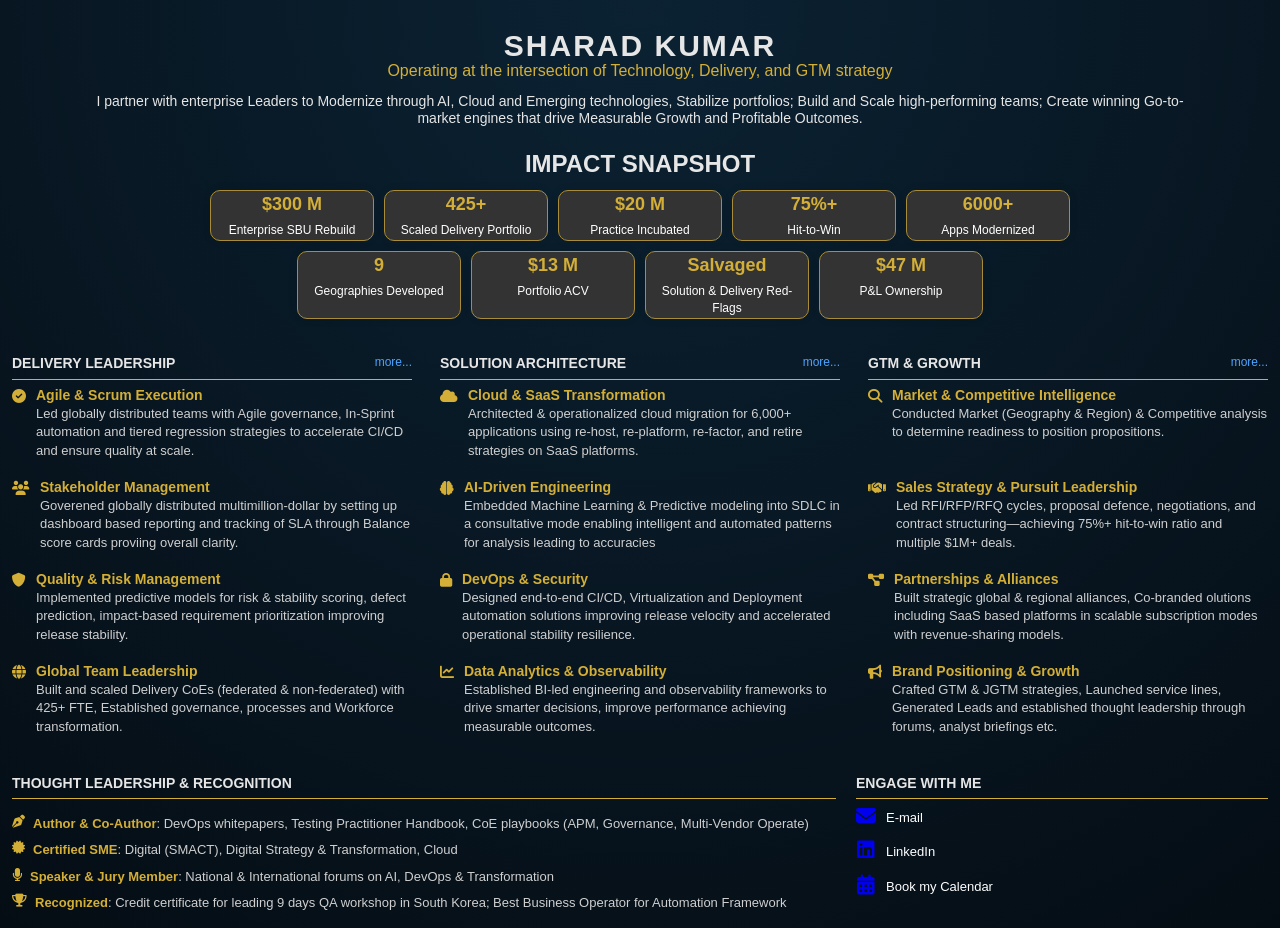
==== index.html @ 83f48579 "Add files via upload Baseline for test" ====
<!DOCTYPE html>
<html lang="en">
<head>
<meta charset="UTF-8">
<meta name="viewport" content="width=device-width, initial-scale=1.0">
<meta property="og:title" content="Sharad Kumar | Enterprise AI, Cloud, Delivery & GTM Strategy Leadership Portfolio" />
<meta property="og:description" content="Enterprise leader specializing in AI, Cloud, and Digital Transformation. Proven track record in scaling delivery, driving GTM strategy, and building high-performance global teams delivering measurable business outcomes." />
<meta name="description" content="Enterprise leader specializing in AI, Cloud, and Digital Transformation. Proven track record in scaling delivery, driving GTM strategy, and building high-performance global teams delivering measurable business outcomes." />
<meta property="og:title" content="Sharad Kumar | Enterprise AI, Cloud, Delivery & GTM Strategy Leadership Portfolio" />
    <meta property="og:image" content="https://Shark280266.github.io/image.jpg" />
<meta property="og:url" content="https://Shark280266.github.io/" />
<meta property="og:type" content="website" />
<meta property="og:site_name" content="Sharad Kumar Portfolio" />
<meta name="twitter:card" content="summary_large_image" />

<!-- ADD THESE -->
<meta name="author" content="Sharad Kumar" />
<meta property="article:published_time" content="2026-03-31T00:00:00Z" />
<title>Sharad Kumar | AI, Cloud, Delivery & GTM Strategy Leader Portfolio</title>
<link href="https://cdnjs.cloudflare.com/ajax/libs/font-awesome/6.5.0/css/all.min.css" rel="stylesheet">
<link rel="stylesheet" href="style.css">
<style>
body {
    margin: 0;
    font-family: 'Segoe UI', sans-serif;
    background: radial-gradient(circle at top, #0b2233, #050d14);
    color: #e6e6e6;
    overflow-x: hidden;
}

.container {
    max-width: 1400px;
    margin: auto;
    padding: 25px 12px 0px 12px;   /* increase bottom space */
}

h1 {
    text-align: center;
    letter-spacing: 2px;
    font-size: 30px;
    margin: 0;
}

.tagline {
    text-align: center;
    color: #d4af37;
    margin: 0;
    line-height: .5;
}

.tagline {
    white-space: normal;
    word-break: keep-all;
}

.intro {
    text-align: center;
    max-width: 1100px;
    margin: 18px auto 10px auto;
    line-height: 1.2;
    font-size: 14px;	
}

/* IMPACT */
.impact {
  max-width: 960px;
  margin: 20px auto;
  text-align: center;
}

.impact-title {
  font-size: 24px;
  font-weight: bold;
  margin-bottom: 20px;
}

.impact-grid {
  display: flex;
  flex-wrap: wrap;
  justify-content: center;
  gap: 10px;
  max-width: 1000px;
  margin: -10px auto 0 auto;
}

.impact-grid .box {
  background-color: #333;
  padding: 1px;             /* restored original height padding */
  border-radius: 10px;
  min-width: 100px;
  flex: 0 0 160px;           /* fixed width to ensure 5+4 layout */
  text-align: center;
  box-shadow: 0 0 8px rgba(0,0,0,0.1);
  font-size: 12px;
  color: white;
}

.impact-grid .box b {
  color: #d4af37;             /* gold top line */
  display: block;
  margin-bottom: 5px;
  font-size: 18px;            /* slightly larger than description */
}

.box {
    border: 1px solid #a88c3a;
    padding: 10px 12px;
    border-radius: 6px;
    width: 150px;
    text-align: center;
    font-size: 13px;
    line-height: 1.4;
}

.box b {
    display: block;
    color: #d4af37;
    font-size: 16px;
    margin-bottom: 4px;
}

.box b {
    color: #d4af37;
}

/* SECTIONS */
.grid {
    display: grid;
    grid-template-columns: repeat(3, 1fr);
    gap: 28px;
    margin-top: 5px;
    padding-top: 15px;
}

.section-title {
    font-weight: bold;
    margin-bottom: 6px;
    padding-bottom: 5px;
    border-bottom: 1px solid #d4af37;
    font-size: 14px;
}

.item {
    display: flex;
    margin-bottom: 14px;
    min-height: 78px;
}

.icon {
    color: #d4af37;
    margin-right: 10px;
    margin-top: 3px;
    font-size: 14px;
}

.item-title {
    color: #d4af37;
    font-weight: 600;
    font-size: 14px;
}

.item-desc {
    font-size: 13px;
    color: #cfcfcf;
}

/* BOTTOM */
.bottom {
    display: grid;
    grid-template-columns: 2fr 1fr;
    gap: 20px;
    margin-top: 20px;   /* add spacing from above section */
    border-top: none;
}

.compact-list {
    list-style: none;
    padding: 0;
}

.compact-list li {
    display: flex;
    margin-bottom: 8px;
    font-size: 13px;
    align-items: flex-start;
}

.compact-list i {
    color: #d4af37;   
    margin-right: 8px;
}

.compact-list strong {
    color: #d4af37;
}

/* ENGAGE */
/* FORCE FIX - ENGAGE SECTION */

.engage-icons {
    display: flex !important;
    flex-direction: column !important;
    gap: 12px !important;
}

.engage-icons a {
    display: flex !important;
    align-items: center !important;
    gap: 10px !important;
}

.engage-icons a span {
    color: #ffffff !important;
    font-size: 13px !important;
    opacity: 1 !important;
    margin-top: 4px;
}

.engage-icons a i {
    font-size: 20px;
}

.disabled {
    color: #777 !important;
    pointer-events: none;
}

.profile-pic {
  float: right;
  margin-top: -75px;
  margin-right: 0;
  margin-bottom: 10px;
  margin-left: 20px;
  position: relative;
  top: -40px;   /* adjust this instead of large negative margin */
  width: 120px;
  height: 120px;
  border-radius: 50%;
  object-fit: cover;
  border: 2px solid #d4af37;
  box-shadow: 0 0 12px rgba(212,175,55,0.5);
}

.section-block {
  position: relative;
  padding-bottom: 0px;
}

.more-link {
  position: absolute;
  right: 0;
  top: 0;
  font-size: 12px;
  color: #4da3ff;
  text-decoration: none;
}

.disabled-link {
  pointer-events: none;
  opacity: 0.6;
}

.more-link:hover {
  text-decoration: underline;
}

.disabled-link {
  color: #4da3ff;
  pointer-events: none;
  opacity: 0.6;
  cursor: default;
}


/* ⬇️ ADD HERE */
@media (max-width: 768px) {
.tagline + .intro {
    margin-top: 12px;
}

.tagline {
    font-size: 16px;
    line-height: 1.3;
    padding: 0 10px;
}media

    .header {
        flex-direction: column;
        align-items: center;
        text-align: center;
    }

    .profile-pic {
        margin-top: 10px;
    }

    .container {
        padding: 15px;
    }

    h1 {
        font-size: 24px;
    }

    .section-title {
        font-size: 18px;
    }

    .card {
        padding: 14px;
    }

    .extra-points li {
        font-size: 12px;
    }

.impact-grid .box:last-child {
    grid-column: 1 / -1;   /* 🔥 span full row */
    justify-self: center;  /* 🔥 center it */
    max-width: 160px;      /* keep same box width */
}
}

@media (max-width: 768px) and (orientation: portrait) {
    
    .grid {
        grid-template-columns: 1fr;
    }
    .header {
        flex-direction: column;
        align-items: center;
        text-align: center;
    }

.profile-pic {
    float: none;          /* 🔥 cancels right float */
    position: static;     /* 🔥 removes upward shift */
    
    width: 70px;
    height: 70px;

    display: none;
    margin: 0 0 8px 0;    /* top-left placement */
}

    .container {
        padding: 15px;
    }

    h1 {
        font-size: 24px;
    }

    .section-title {
        font-size: 18px;
    }

    .card {
        padding: 14px;
    }

    .extra-points li {
        font-size: 12px;
    }
.bottom {
    display: block;
}

.engage {
    margin-top: 15px;
}

.impact-grid {
    display: grid;
    grid-template-columns: 1fr 1fr;
    gap: 10px;
}

.impact-grid .box {
    flex: unset;        /* override desktop flex */
    min-width: auto;
    font-size: 11px;
    padding: 6px;
}

.impact-grid .box b {
    font-size: 14px;
}
}

body {
    overflow-x: hidden;
}

img {
    max-width: 100%;
    height: auto;
    display: block;
}

.engage-icons a,
.engage-icons a:link,
.engage-icons a:visited,
.engage-icons a:hover,
.engage-icons a:active {
    text-decoration: none !important;
}
/* ⬆️ END */
.compact-list li span {
    color: #cfcfcf;
}@media (min-width: 769px) and (orientation: landscape) {
    .profile-pic {
        display: none !important;
    }
}

@media (max-width: 768px) {
  .more-link {
    bottom: 2px;
  }

  .bottom {
    margin-top: 30px;
  }
}

}
@media (min-width: 769px) and (max-width: 1024px) and (orientation: portrait) {
  .impact-grid {
    display: grid;
    grid-template-columns: repeat(4, 1fr);
  }
}
</style>
</head>

<body>

<div class="container">

<h1>SHARAD KUMAR</h1>
<p class="tagline">Operating at the intersection of Technology, Delivery, and GTM strategy</p>

<p class="intro">
I partner with enterprise Leaders to Modernize through AI, Cloud and Emerging technologies, Stabilize portfolios; Build and Scale high-performing teams;
Create winning Go-to-market engines that drive Measurable Growth and Profitable Outcomes.
</p>
<img src="image.jpg" alt="Sharad Kumar" class="profile-pic">

<div class="impact">
<div class="impact-title">IMPACT SNAPSHOT</div>
<div class="impact-grid">
<div class="box"><b>$300 M</b> Enterprise SBU Rebuild</div>
<div class="box"><b>425+</b> Scaled Delivery Portfolio</div>
<div class="box"><b>$20 M</b> Practice Incubated</div>
<div class="box"><b>75%+</b> Hit-to-Win</div>
<div class="box"><b>6000+</b> Apps Modernized</div>
<div class="box"><b>9</b> Geographies Developed</div>
<div class="box"><b>$13 M</b> Portfolio ACV</div>
<div class="box"><b>Salvaged</b> Solution & Delivery Red-Flags</div>
<div class="box"><b>$47 M</b> P&amp;L Ownership</div>
</div>
</div>

<div class="grid">

<!-- DELIVERY -->
<div class="section-block">
<div class="section-title">DELIVERY LEADERSHIP</div>
<a href="delivery.html" class="more-link">more...</a>
<div class="item"><i class="fa-solid fa-check-circle icon"></i><div><div class="item-title">Agile & Scrum Execution</div><div class="item-desc">Led globally distributed teams with Agile governance, In-Sprint automation and tiered regression strategies to accelerate CI/CD and ensure quality at scale.</div></div></div>
<div class="item"><i class="fa-solid fa-users icon"></i><div><div class="item-title">Stakeholder Management</div><div class="item-desc">Goverened globally distributed multimillion-dollar by setting up dashboard based reporting and tracking of SLA through Balance score cards proviing overall clarity.</div></div></div>
<div class="item"><i class="fa-solid fa-shield icon"></i><div><div class="item-title">Quality & Risk Management</div><div class="item-desc">Implemented predictive models for risk & stability scoring, defect prediction, impact-based requirement prioritization improving release stability.</div></div></div>
<div class="item"><i class="fa-solid fa-globe icon"></i><div><div class="item-title">Global Team Leadership</div><div class="item-desc">Built and scaled Delivery CoEs (federated & non-federated) with 425+ FTE, Established governance, processes and Workforce transformation.</div></div></div>
</div>

<!-- SOLUTION -->
<div class="section-block">
<div class="section-title">SOLUTION ARCHITECTURE</div>
<a href="solution.html" class="more-link">more...</a>
<div class="item"><i class="fa-solid fa-cloud icon"></i><div><div class="item-title">Cloud & SaaS Transformation</div><div class="item-desc">Architected & operationalized cloud migration for 6,000+ applications using re-host, re-platform, re-factor, and retire strategies on SaaS platforms.</div></div></div>
<div class="item"><i class="fa-solid fa-brain icon"></i><div><div class="item-title">AI-Driven Engineering</div><div class="item-desc">Embedded Machine Learning & Predictive modeling into SDLC in a consultative mode enabling intelligent and automated patterns for analysis leading to accuracies </div></div></div>
<div class="item"><i class="fa-solid fa-lock icon"></i><div><div class="item-title">DevOps & Security</div><div class="item-desc">Designed end-to-end CI/CD, Virtualization and Deployment automation solutions improving release velocity and accelerated operational stability resilience.</div></div></div>
<div class="item"><i class="fa-solid fa-chart-line icon"></i><div><div class="item-title">Data Analytics & Observability</div><div class="item-desc">Established BI-led engineering and observability frameworks to drive smarter decisions, improve performance achieving measurable outcomes.</div></div></div>
</div>

<!-- GTM -->
<div class="section-block">
<div class="section-title">GTM & GROWTH</div>
<a href="gtm.html" class="more-link">more...</a>
<div class="item"><i class="fa-solid fa-magnifying-glass icon"></i><div><div class="item-title">Market & Competitive Intelligence</div><div class="item-desc">Conducted Market (Geography & Region) & Competitive analysis to determine readiness to position propositions.</div></div></div>
<div class="item"><i class="fa-solid fa-handshake icon"></i><div><div class="item-title">Sales Strategy & Pursuit Leadership</div><div class="item-desc">Led RFI/RFP/RFQ cycles, proposal defence, negotiations, and contract structuring—achieving 75%+ hit-to-win ratio and multiple $1M+ deals.</div></div></div>
<div class="item"><i class="fa-solid fa-diagram-project icon"></i><div><div class="item-title">Partnerships & Alliances</div><div class="item-desc">Built strategic global & regional alliances, Co-branded olutions including SaaS based platforms in scalable subscription modes with revenue-sharing models. </div></div></div>
<div class="item"><i class="fa-solid fa-bullhorn icon"></i><div><div class="item-title">Brand Positioning & Growth</div><div class="item-desc">Crafted GTM & JGTM strategies, Launched service lines, Generated Leads and established thought leadership through forums, analyst briefings etc. </div></div></div>
</div>

</div>

<div class="bottom">

<div>
<div class="section-title">THOUGHT LEADERSHIP & RECOGNITION</div>
<ul class="compact-list">
<li><i class="fa-solid fa-pen-nib"></i><span><strong>Author & Co-Author</strong>: DevOps whitepapers, Testing Practitioner Handbook, CoE playbooks (APM, Governance, Multi-Vendor Operate)</span></li>
<li><i class="fa-solid fa-certificate"></i><span><strong>Certified SME</strong>: Digital (SMACT), Digital Strategy & Transformation, Cloud</span></li>
<li><i class="fa-solid fa-microphone"></i><span><strong>Speaker & Jury Member</strong>: National & International forums on AI, DevOps & Transformation</span></li>
<li><i class="fa-solid fa-trophy"></i><span><strong>Recognized</strong>: Credit certificate for leading 9 days QA workshop in South Korea; Best Business Operator for Automation Framework</span></li>
</ul>
</div>

<div class="engage">
<div class="section-title">ENGAGE WITH ME</div>
<div class="engage-icons">

<!-- EMAIL FIX -->
<a href="mailto:sharad.kumar.ms@gmail.com?subject=Connect with Sharad" class="engage-item">
    <i class="fa-solid fa-envelope"></i>
    <span style="text-decoration: none; border-bottom: none;">E-mail</span></a>

<a href="https://www.linkedin.com/in/sharad-kumar-11264247" target="_blank" class="engage-item">
    <i class="fa-brands fa-linkedin"></i>
    <span>LinkedIn</span>
</a>

<a href="https://calendly.com/sharad-kumar-ms/strategic-connect" target="_blank" class="engage-item">
    <i class="fa-solid fa-calendar-days"></i>
    <span>Book my Calendar</span>
</a>

</div>
</div>

</div>

</div>

</body>
</html>
---- style.css ----
/* GLOBAL TYPOGRAPHY BASELINE */

body {
    font-family: 'Segoe UI', sans-serif;
    font-weight: 400;
    line-height: 1.4;
    color: #e6e6e6;
}

/* Main Name */
h1 {
    font-size: 30px;
    font-weight: 600;
    letter-spacing: 2px;
}

/* Tagline */
.tagline {
    font-size: 16px;
    font-weight: 500;
    line-height: 1.3;
}

/* Section Titles */
.section-title {
    font-size: 18px;
    font-weight: 600;
}

/* Card / Item Titles */
.item-title,
.card h3 {
    font-size: 14px;
    font-weight: 600;
}

/* Body Text */
.item-desc,
.narrative,
.compact-list li,
.extra-points li {
    font-size: 13px;
    font-weight: 400;
    line-height: 1.4;
}
body {
    margin: 0;
    font-family: 'Segoe UI', sans-serif;
    background: radial-gradient(circle at top, #0b2233, #050d14);
    color: #e6e6e6;
}

body {
    overflow-x: hidden;
}

.container {
    max-width: 1400px;
    margin: auto;
    padding: 25px 12px 10px 12px;
}

.header {
    position: relative;
}

h1 {
    text-align: center;
    letter-spacing: 2px;
    font-size: 30px;
    margin: 0;
}

.tagline {
    text-align: center;
    color: #d4af37;
    margin: 0;
}

.profile-pic {
    position: absolute;
    right: 0;
    top: 10px;
    width: 120px;
    height: 120px;
    border-radius: 50%;
    object-fit: cover;
}

/* Floating Home link (if used) */
.home-link {
    position: fixed;
    bottom: 25px;
    right: 25px;
    color: #4da3ff;
    font-size: 14px;
    text-decoration: none;
    font-weight: 500;
    display: flex;
    align-items: center;
    gap: 6px;
    z-index: 9999;
}

/* Back to Main */
.back-to-main {
    margin-top: 30px;
    text-align: right;
}

.back-to-main a {
    color: #4da3ff;
    font-size: 14px;
    font-weight: 500;
    text-decoration: none;
}

.back-to-main a:hover {
    text-decoration: underline;
}

/* Mobile: hide profile pic everywhere */
@media (max-width: 768px) {
    .profile-pic {
        display: none !important;
    }
}

/* Desktop: hide where explicitly applied */
.desktop-hide {
    display: none !important;
}

.compact-list li {
    color: #cfcfcf;
}

.engage-icons {
    display: flex !important;
    flex-direction: column !important;
    gap: 12px;
}

.engage-icons a {
    text-decoration: none !important;
}

.engage-icons a:hover {
    text-decoration: none !important;
}

.engage-icons a i {
    width: 20px;          /* keeps all icons aligned vertically */
    text-align: center;
    font-size: 18px;
}

.engage-icons a span {
    color: #ffffff;
    font-size: 13px;
}

@media (min-width: 769px) and (max-width: 1024px) {
    .profile-pic {
        display: none !important;
    }
}
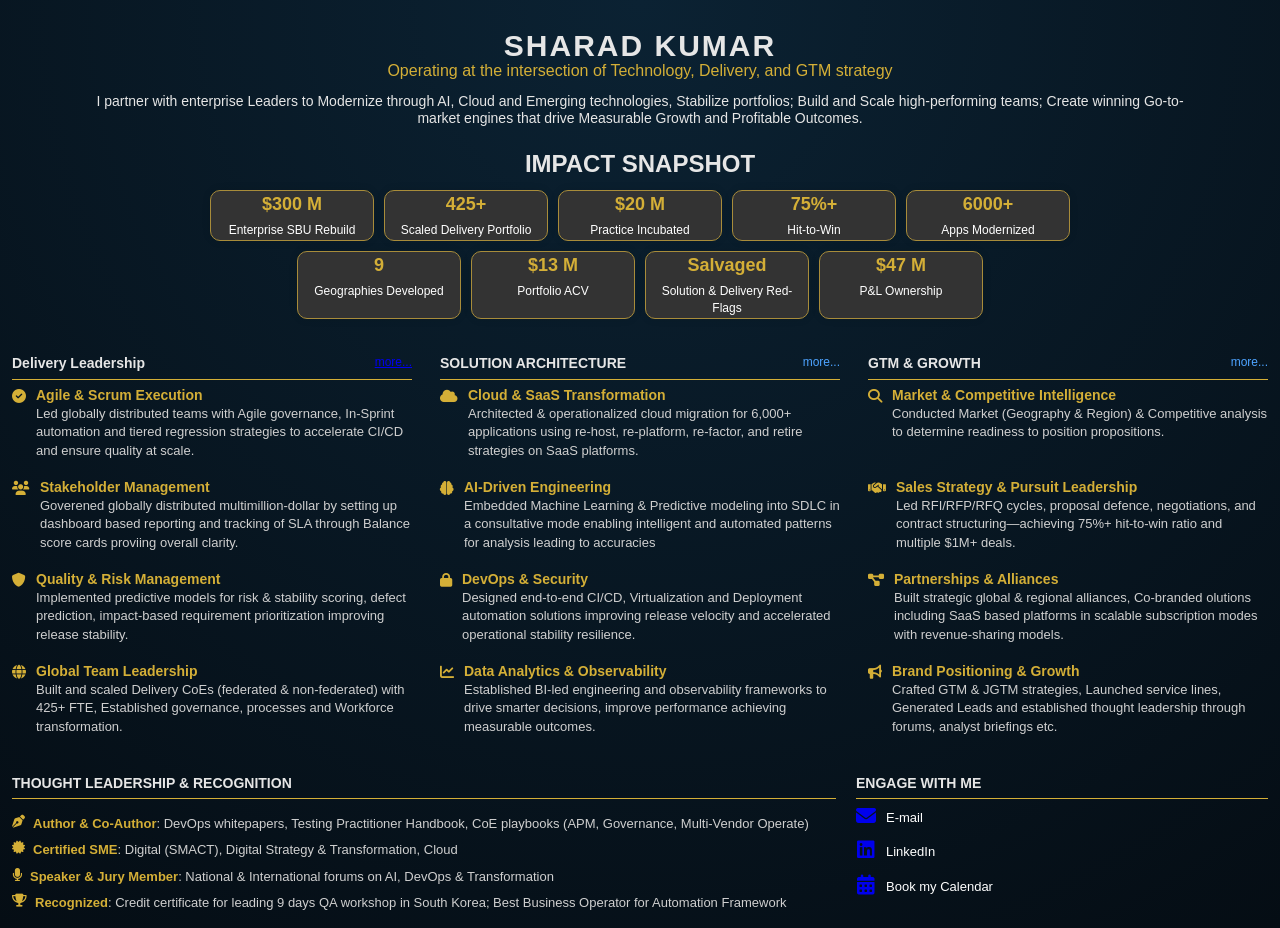
==== commit bd5d5c6d: "Update index.html" ====
--- a/index.html
+++ b/index.html
@@ -466,8 +466,10 @@
 
 <!-- DELIVERY -->
 <div class="section-block">
-<div class="section-title">DELIVERY LEADERSHIP</div>
-<a href="delivery.html" class="more-link">more...</a>
+<div class="section-title">Delivery Leadership</div>
+<div class="more-link">
+    <a href="delivery.html">more...</a>
+</div>
 <div class="item"><i class="fa-solid fa-check-circle icon"></i><div><div class="item-title">Agile & Scrum Execution</div><div class="item-desc">Led globally distributed teams with Agile governance, In-Sprint automation and tiered regression strategies to accelerate CI/CD and ensure quality at scale.</div></div></div>
 <div class="item"><i class="fa-solid fa-users icon"></i><div><div class="item-title">Stakeholder Management</div><div class="item-desc">Goverened globally distributed multimillion-dollar by setting up dashboard based reporting and tracking of SLA through Balance score cards proviing overall clarity.</div></div></div>
 <div class="item"><i class="fa-solid fa-shield icon"></i><div><div class="item-title">Quality & Risk Management</div><div class="item-desc">Implemented predictive models for risk & stability scoring, defect prediction, impact-based requirement prioritization improving release stability.</div></div></div>
--- a/style.css
+++ b/style.css
@@ -165,3 +165,16 @@
         display: none !important;
     }
 }
+/* FIX: Move "more..." below heading in mobile landscape */
+@media (max-width: 768px) {
+
+    .section-title {
+        display: flex;
+        flex-direction: column;
+    }
+
+    .section-title a {
+        align-self: flex-end;
+        margin-top: 2px;
+    }
+}
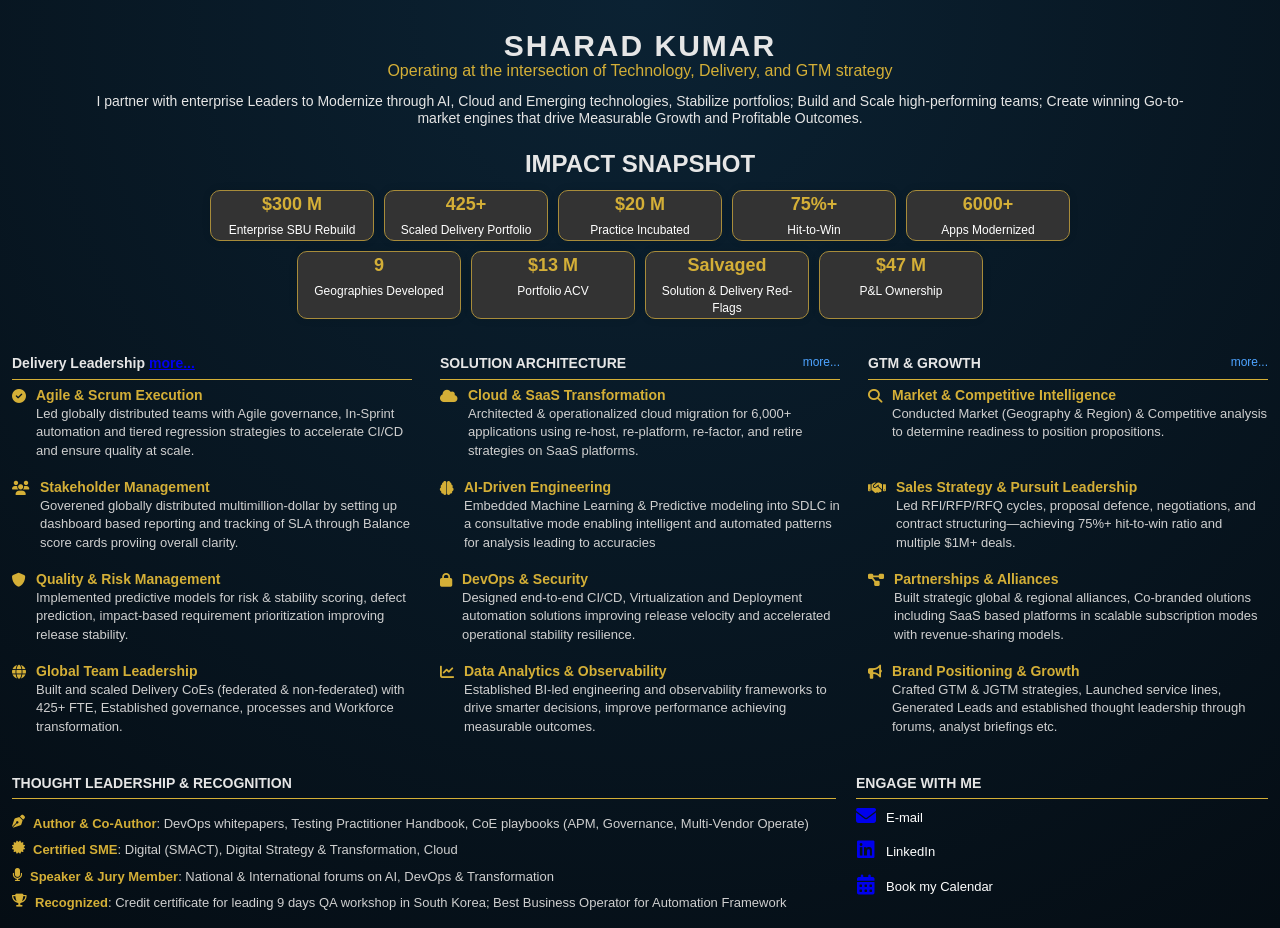
==== commit f5029f41: "Update index.html" ====
--- a/index.html
+++ b/index.html
@@ -466,8 +466,8 @@
 
 <!-- DELIVERY -->
 <div class="section-block">
-<div class="section-title">Delivery Leadership</div>
-<div class="more-link">
+<div class="section-title">
+    Delivery Leadership
     <a href="delivery.html">more...</a>
 </div>
 <div class="item"><i class="fa-solid fa-check-circle icon"></i><div><div class="item-title">Agile & Scrum Execution</div><div class="item-desc">Led globally distributed teams with Agile governance, In-Sprint automation and tiered regression strategies to accelerate CI/CD and ensure quality at scale.</div></div></div>
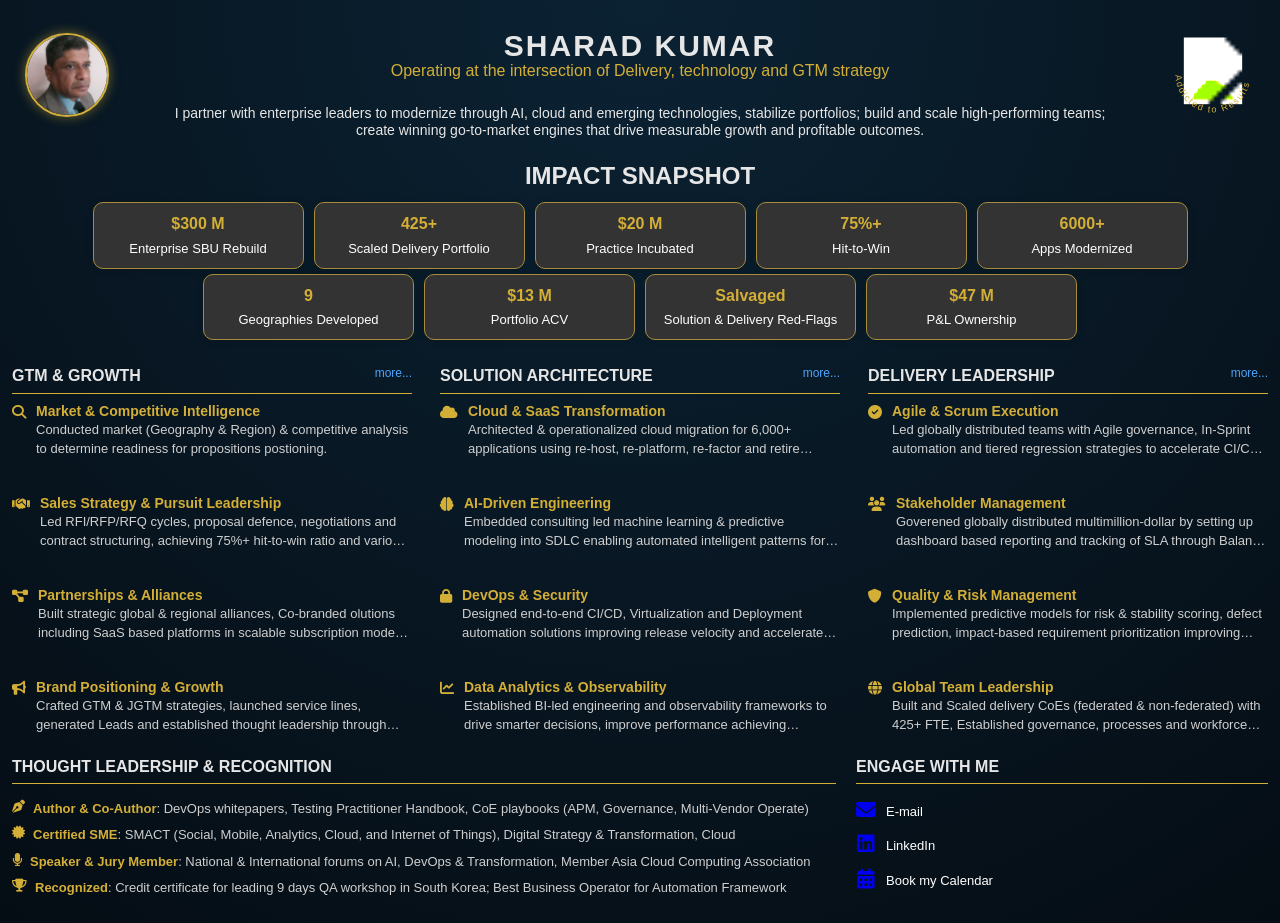
==== commit d1128b8f: "Add files via upload" ====
--- a/index.html
+++ b/index.html
@@ -1,540 +1,412 @@
-<!DOCTYPE html>
-<html lang="en">
-<head>
-<meta charset="UTF-8">
-<meta name="viewport" content="width=device-width, initial-scale=1.0">
-<meta property="og:title" content="Sharad Kumar | Enterprise AI, Cloud, Delivery & GTM Strategy Leadership Portfolio" />
-<meta property="og:description" content="Enterprise leader specializing in AI, Cloud, and Digital Transformation. Proven track record in scaling delivery, driving GTM strategy, and building high-performance global teams delivering measurable business outcomes." />
-<meta name="description" content="Enterprise leader specializing in AI, Cloud, and Digital Transformation. Proven track record in scaling delivery, driving GTM strategy, and building high-performance global teams delivering measurable business outcomes." />
-<meta property="og:title" content="Sharad Kumar | Enterprise AI, Cloud, Delivery & GTM Strategy Leadership Portfolio" />
-    <meta property="og:image" content="https://Shark280266.github.io/image.jpg" />
-<meta property="og:url" content="https://Shark280266.github.io/" />
-<meta property="og:type" content="website" />
-<meta property="og:site_name" content="Sharad Kumar Portfolio" />
-<meta name="twitter:card" content="summary_large_image" />
-
-<!-- ADD THESE -->
-<meta name="author" content="Sharad Kumar" />
-<meta property="article:published_time" content="2026-03-31T00:00:00Z" />
-<title>Sharad Kumar | AI, Cloud, Delivery & GTM Strategy Leader Portfolio</title>
-<link href="https://cdnjs.cloudflare.com/ajax/libs/font-awesome/6.5.0/css/all.min.css" rel="stylesheet">
-<link rel="stylesheet" href="style.css">
-<style>
-body {
-    margin: 0;
-    font-family: 'Segoe UI', sans-serif;
-    background: radial-gradient(circle at top, #0b2233, #050d14);
-    color: #e6e6e6;
-    overflow-x: hidden;
-}
-
-.container {
-    max-width: 1400px;
-    margin: auto;
-    padding: 25px 12px 0px 12px;   /* increase bottom space */
-}
-
-h1 {
-    text-align: center;
-    letter-spacing: 2px;
-    font-size: 30px;
-    margin: 0;
-}
-
-.tagline {
-    text-align: center;
-    color: #d4af37;
-    margin: 0;
-    line-height: .5;
-}
-
-.tagline {
-    white-space: normal;
-    word-break: keep-all;
-}
-
-.intro {
-    text-align: center;
-    max-width: 1100px;
-    margin: 18px auto 10px auto;
-    line-height: 1.2;
-    font-size: 14px;	
-}
-
-/* IMPACT */
-.impact {
-  max-width: 960px;
-  margin: 20px auto;
-  text-align: center;
-}
-
-.impact-title {
-  font-size: 24px;
-  font-weight: bold;
-  margin-bottom: 20px;
-}
-
-.impact-grid {
-  display: flex;
-  flex-wrap: wrap;
-  justify-content: center;
-  gap: 10px;
-  max-width: 1000px;
-  margin: -10px auto 0 auto;
-}
-
-.impact-grid .box {
-  background-color: #333;
-  padding: 1px;             /* restored original height padding */
-  border-radius: 10px;
-  min-width: 100px;
-  flex: 0 0 160px;           /* fixed width to ensure 5+4 layout */
-  text-align: center;
-  box-shadow: 0 0 8px rgba(0,0,0,0.1);
-  font-size: 12px;
-  color: white;
-}
-
-.impact-grid .box b {
-  color: #d4af37;             /* gold top line */
-  display: block;
-  margin-bottom: 5px;
-  font-size: 18px;            /* slightly larger than description */
-}
-
-.box {
-    border: 1px solid #a88c3a;
-    padding: 10px 12px;
-    border-radius: 6px;
-    width: 150px;
-    text-align: center;
-    font-size: 13px;
-    line-height: 1.4;
-}
-
-.box b {
-    display: block;
-    color: #d4af37;
-    font-size: 16px;
-    margin-bottom: 4px;
-}
-
-.box b {
-    color: #d4af37;
-}
-
-/* SECTIONS */
-.grid {
-    display: grid;
-    grid-template-columns: repeat(3, 1fr);
-    gap: 28px;
-    margin-top: 5px;
-    padding-top: 15px;
-}
-
-.section-title {
-    font-weight: bold;
-    margin-bottom: 6px;
-    padding-bottom: 5px;
-    border-bottom: 1px solid #d4af37;
-    font-size: 14px;
-}
-
-.item {
-    display: flex;
-    margin-bottom: 14px;
-    min-height: 78px;
-}
-
-.icon {
-    color: #d4af37;
-    margin-right: 10px;
-    margin-top: 3px;
-    font-size: 14px;
-}
-
-.item-title {
-    color: #d4af37;
-    font-weight: 600;
-    font-size: 14px;
-}
-
-.item-desc {
-    font-size: 13px;
-    color: #cfcfcf;
-}
-
-/* BOTTOM */
-.bottom {
-    display: grid;
-    grid-template-columns: 2fr 1fr;
-    gap: 20px;
-    margin-top: 20px;   /* add spacing from above section */
-    border-top: none;
-}
-
-.compact-list {
-    list-style: none;
-    padding: 0;
-}
-
-.compact-list li {
-    display: flex;
-    margin-bottom: 8px;
-    font-size: 13px;
-    align-items: flex-start;
-}
-
-.compact-list i {
-    color: #d4af37;   
-    margin-right: 8px;
-}
-
-.compact-list strong {
-    color: #d4af37;
-}
-
-/* ENGAGE */
-/* FORCE FIX - ENGAGE SECTION */
-
-.engage-icons {
-    display: flex !important;
-    flex-direction: column !important;
-    gap: 12px !important;
-}
-
-.engage-icons a {
-    display: flex !important;
-    align-items: center !important;
-    gap: 10px !important;
-}
-
-.engage-icons a span {
-    color: #ffffff !important;
-    font-size: 13px !important;
-    opacity: 1 !important;
-    margin-top: 4px;
-}
-
-.engage-icons a i {
-    font-size: 20px;
-}
-
-.disabled {
-    color: #777 !important;
-    pointer-events: none;
-}
-
-.profile-pic {
-  float: right;
-  margin-top: -75px;
-  margin-right: 0;
-  margin-bottom: 10px;
-  margin-left: 20px;
-  position: relative;
-  top: -40px;   /* adjust this instead of large negative margin */
-  width: 120px;
-  height: 120px;
-  border-radius: 50%;
-  object-fit: cover;
-  border: 2px solid #d4af37;
-  box-shadow: 0 0 12px rgba(212,175,55,0.5);
-}
-
-.section-block {
-  position: relative;
-  padding-bottom: 0px;
-}
-
-.more-link {
-  position: absolute;
-  right: 0;
-  top: 0;
-  font-size: 12px;
-  color: #4da3ff;
-  text-decoration: none;
-}
-
-.disabled-link {
-  pointer-events: none;
-  opacity: 0.6;
-}
-
-.more-link:hover {
-  text-decoration: underline;
-}
-
-.disabled-link {
-  color: #4da3ff;
-  pointer-events: none;
-  opacity: 0.6;
-  cursor: default;
-}
-
-
-/* ⬇️ ADD HERE */
-@media (max-width: 768px) {
-.tagline + .intro {
-    margin-top: 12px;
-}
-
-.tagline {
-    font-size: 16px;
-    line-height: 1.3;
-    padding: 0 10px;
-}media
-
-    .header {
-        flex-direction: column;
-        align-items: center;
-        text-align: center;
-    }
-
-    .profile-pic {
-        margin-top: 10px;
-    }
-
-    .container {
-        padding: 15px;
-    }
-
-    h1 {
-        font-size: 24px;
-    }
-
-    .section-title {
-        font-size: 18px;
-    }
-
-    .card {
-        padding: 14px;
-    }
-
-    .extra-points li {
-        font-size: 12px;
-    }
-
-.impact-grid .box:last-child {
-    grid-column: 1 / -1;   /* 🔥 span full row */
-    justify-self: center;  /* 🔥 center it */
-    max-width: 160px;      /* keep same box width */
-}
-}
-
-@media (max-width: 768px) and (orientation: portrait) {
-    
-    .grid {
-        grid-template-columns: 1fr;
-    }
-    .header {
-        flex-direction: column;
-        align-items: center;
-        text-align: center;
-    }
-
-.profile-pic {
-    float: none;          /* 🔥 cancels right float */
-    position: static;     /* 🔥 removes upward shift */
-    
-    width: 70px;
-    height: 70px;
-
-    display: none;
-    margin: 0 0 8px 0;    /* top-left placement */
-}
-
-    .container {
-        padding: 15px;
-    }
-
-    h1 {
-        font-size: 24px;
-    }
-
-    .section-title {
-        font-size: 18px;
-    }
-
-    .card {
-        padding: 14px;
-    }
-
-    .extra-points li {
-        font-size: 12px;
-    }
-.bottom {
-    display: block;
-}
-
-.engage {
-    margin-top: 15px;
-}
-
-.impact-grid {
-    display: grid;
-    grid-template-columns: 1fr 1fr;
-    gap: 10px;
-}
-
-.impact-grid .box {
-    flex: unset;        /* override desktop flex */
-    min-width: auto;
-    font-size: 11px;
-    padding: 6px;
-}
-
-.impact-grid .box b {
-    font-size: 14px;
-}
-}
-
-body {
-    overflow-x: hidden;
-}
-
-img {
-    max-width: 100%;
-    height: auto;
-    display: block;
-}
-
-.engage-icons a,
-.engage-icons a:link,
-.engage-icons a:visited,
-.engage-icons a:hover,
-.engage-icons a:active {
-    text-decoration: none !important;
-}
-/* ⬆️ END */
-.compact-list li span {
-    color: #cfcfcf;
-}@media (min-width: 769px) and (orientation: landscape) {
-    .profile-pic {
-        display: none !important;
-    }
-}
-
-@media (max-width: 768px) {
-  .more-link {
-    bottom: 2px;
-  }
-
-  .bottom {
-    margin-top: 30px;
-  }
-}
-
-}
-@media (min-width: 769px) and (max-width: 1024px) and (orientation: portrait) {
-  .impact-grid {
-    display: grid;
-    grid-template-columns: repeat(4, 1fr);
-  }
-}
-</style>
-</head>
-
-<body>
-
-<div class="container">
-
-<h1>SHARAD KUMAR</h1>
-<p class="tagline">Operating at the intersection of Technology, Delivery, and GTM strategy</p>
-
-<p class="intro">
-I partner with enterprise Leaders to Modernize through AI, Cloud and Emerging technologies, Stabilize portfolios; Build and Scale high-performing teams;
-Create winning Go-to-market engines that drive Measurable Growth and Profitable Outcomes.
-</p>
-<img src="image.jpg" alt="Sharad Kumar" class="profile-pic">
-
-<div class="impact">
-<div class="impact-title">IMPACT SNAPSHOT</div>
-<div class="impact-grid">
-<div class="box"><b>$300 M</b> Enterprise SBU Rebuild</div>
-<div class="box"><b>425+</b> Scaled Delivery Portfolio</div>
-<div class="box"><b>$20 M</b> Practice Incubated</div>
-<div class="box"><b>75%+</b> Hit-to-Win</div>
-<div class="box"><b>6000+</b> Apps Modernized</div>
-<div class="box"><b>9</b> Geographies Developed</div>
-<div class="box"><b>$13 M</b> Portfolio ACV</div>
-<div class="box"><b>Salvaged</b> Solution & Delivery Red-Flags</div>
-<div class="box"><b>$47 M</b> P&amp;L Ownership</div>
-</div>
-</div>
-
-<div class="grid">
-
-<!-- DELIVERY -->
-<div class="section-block">
-<div class="section-title">
-    Delivery Leadership
-    <a href="delivery.html">more...</a>
-</div>
-<div class="item"><i class="fa-solid fa-check-circle icon"></i><div><div class="item-title">Agile & Scrum Execution</div><div class="item-desc">Led globally distributed teams with Agile governance, In-Sprint automation and tiered regression strategies to accelerate CI/CD and ensure quality at scale.</div></div></div>
-<div class="item"><i class="fa-solid fa-users icon"></i><div><div class="item-title">Stakeholder Management</div><div class="item-desc">Goverened globally distributed multimillion-dollar by setting up dashboard based reporting and tracking of SLA through Balance score cards proviing overall clarity.</div></div></div>
-<div class="item"><i class="fa-solid fa-shield icon"></i><div><div class="item-title">Quality & Risk Management</div><div class="item-desc">Implemented predictive models for risk & stability scoring, defect prediction, impact-based requirement prioritization improving release stability.</div></div></div>
-<div class="item"><i class="fa-solid fa-globe icon"></i><div><div class="item-title">Global Team Leadership</div><div class="item-desc">Built and scaled Delivery CoEs (federated & non-federated) with 425+ FTE, Established governance, processes and Workforce transformation.</div></div></div>
-</div>
-
-<!-- SOLUTION -->
-<div class="section-block">
-<div class="section-title">SOLUTION ARCHITECTURE</div>
-<a href="solution.html" class="more-link">more...</a>
-<div class="item"><i class="fa-solid fa-cloud icon"></i><div><div class="item-title">Cloud & SaaS Transformation</div><div class="item-desc">Architected & operationalized cloud migration for 6,000+ applications using re-host, re-platform, re-factor, and retire strategies on SaaS platforms.</div></div></div>
-<div class="item"><i class="fa-solid fa-brain icon"></i><div><div class="item-title">AI-Driven Engineering</div><div class="item-desc">Embedded Machine Learning & Predictive modeling into SDLC in a consultative mode enabling intelligent and automated patterns for analysis leading to accuracies </div></div></div>
-<div class="item"><i class="fa-solid fa-lock icon"></i><div><div class="item-title">DevOps & Security</div><div class="item-desc">Designed end-to-end CI/CD, Virtualization and Deployment automation solutions improving release velocity and accelerated operational stability resilience.</div></div></div>
-<div class="item"><i class="fa-solid fa-chart-line icon"></i><div><div class="item-title">Data Analytics & Observability</div><div class="item-desc">Established BI-led engineering and observability frameworks to drive smarter decisions, improve performance achieving measurable outcomes.</div></div></div>
-</div>
-
-<!-- GTM -->
-<div class="section-block">
-<div class="section-title">GTM & GROWTH</div>
-<a href="gtm.html" class="more-link">more...</a>
-<div class="item"><i class="fa-solid fa-magnifying-glass icon"></i><div><div class="item-title">Market & Competitive Intelligence</div><div class="item-desc">Conducted Market (Geography & Region) & Competitive analysis to determine readiness to position propositions.</div></div></div>
-<div class="item"><i class="fa-solid fa-handshake icon"></i><div><div class="item-title">Sales Strategy & Pursuit Leadership</div><div class="item-desc">Led RFI/RFP/RFQ cycles, proposal defence, negotiations, and contract structuring—achieving 75%+ hit-to-win ratio and multiple $1M+ deals.</div></div></div>
-<div class="item"><i class="fa-solid fa-diagram-project icon"></i><div><div class="item-title">Partnerships & Alliances</div><div class="item-desc">Built strategic global & regional alliances, Co-branded olutions including SaaS based platforms in scalable subscription modes with revenue-sharing models. </div></div></div>
-<div class="item"><i class="fa-solid fa-bullhorn icon"></i><div><div class="item-title">Brand Positioning & Growth</div><div class="item-desc">Crafted GTM & JGTM strategies, Launched service lines, Generated Leads and established thought leadership through forums, analyst briefings etc. </div></div></div>
-</div>
-
-</div>
-
-<div class="bottom">
-
-<div>
-<div class="section-title">THOUGHT LEADERSHIP & RECOGNITION</div>
-<ul class="compact-list">
-<li><i class="fa-solid fa-pen-nib"></i><span><strong>Author & Co-Author</strong>: DevOps whitepapers, Testing Practitioner Handbook, CoE playbooks (APM, Governance, Multi-Vendor Operate)</span></li>
-<li><i class="fa-solid fa-certificate"></i><span><strong>Certified SME</strong>: Digital (SMACT), Digital Strategy & Transformation, Cloud</span></li>
-<li><i class="fa-solid fa-microphone"></i><span><strong>Speaker & Jury Member</strong>: National & International forums on AI, DevOps & Transformation</span></li>
-<li><i class="fa-solid fa-trophy"></i><span><strong>Recognized</strong>: Credit certificate for leading 9 days QA workshop in South Korea; Best Business Operator for Automation Framework</span></li>
-</ul>
-</div>
-
-<div class="engage">
-<div class="section-title">ENGAGE WITH ME</div>
-<div class="engage-icons">
-
-<!-- EMAIL FIX -->
-<a href="mailto:sharad.kumar.ms@gmail.com?subject=Connect with Sharad" class="engage-item">
-    <i class="fa-solid fa-envelope"></i>
-    <span style="text-decoration: none; border-bottom: none;">E-mail</span></a>
-
-<a href="https://www.linkedin.com/in/sharad-kumar-11264247" target="_blank" class="engage-item">
-    <i class="fa-brands fa-linkedin"></i>
-    <span>LinkedIn</span>
-</a>
-
-<a href="https://calendly.com/sharad-kumar-ms/strategic-connect" target="_blank" class="engage-item">
-    <i class="fa-solid fa-calendar-days"></i>
-    <span>Book my Calendar</span>
-</a>
-
-</div>
-</div>
-
-</div>
-
-</div>
-
-</body>
-</html>
+<!DOCTYPE html>
+<html lang="en">
+<head>
+<meta charset="UTF-8">
+<meta name="viewport" content="width=device-width, initial-scale=1.0">
+<meta property="og:title" content="Sharad Kumar | Enterprise AI, Cloud, Delivery & GTM Strategy Leadership Portfolio" />
+<meta property="og:description" content="Enterprise leader specializing in AI, Cloud, and Digital Transformation. Proven track record in scaling delivery, driving GTM strategy, and building high-performance global teams delivering measurable business outcomes." />
+<meta name="description" content="Enterprise leader specializing in AI, Cloud, and Digital Transformation. Proven track record in scaling delivery, driving GTM strategy, and building high-performance global teams delivering measurable business outcomes." />
+<meta property="og:image" content="https://Shark280266.github.io/image.jpg" />
+<meta property="og:url" content="https://Shark280266.github.io/" />
+<meta property="og:type" content="website" />
+<meta property="og:site_name" content="Sharad Kumar Portfolio" />
+<meta name="twitter:card" content="summary_large_image" />
+<meta name="author" content="Sharad Kumar" />
+<meta property="article:published_time" content="2026-03-31T00:00:00Z" />
+<title>Sharad Kumar | AI, Cloud, Delivery & GTM Strategy Leader Portfolio</title>
+<link href="https://cdnjs.cloudflare.com/ajax/libs/font-awesome/6.5.0/css/all.min.css" rel="stylesheet">
+<link rel="stylesheet" href="style.css">
+
+<style>
+/* IMPACT SNAPSHOT — index.html only */
+
+.impact {
+    max-width: 1000px;
+    margin: 20px auto;
+    text-align: center;
+}
+
+.impact-title {
+    font-size: 24px;
+    font-weight: bold;
+    margin-bottom: 10px;
+}
+
+.impact-row {
+    display: flex;
+    justify-content: center;
+    gap: 10px;
+    margin-bottom: 5px;
+}
+
+.box {
+    width: 185px;
+    min-width: 185px;
+    max-width: 185px;
+    border: 1px solid #a88c3a;
+    background-color: #333;
+    border-radius: 10px;
+    padding: 10px 12px;
+    text-align: center;
+    font-size: 13px;
+    line-height: 1.4;
+    color: white;
+    box-shadow: 0 0 8px rgba(0, 0, 0, 0.1);
+    display: flex;
+    flex-direction: column;
+    justify-content: center;
+}
+
+.box b {
+    display: block;
+    color: #d4af37;
+    font-size: 16px;
+    margin-bottom: 4px;
+}
+
+.section-title {
+    border-bottom: 1px solid #d4af37;
+    padding-bottom: 5px;
+}
+
+/* Desktop: 5+4 */
+/* Tablet landscape: 5+4 */
+@media (min-width: 769px) and (max-width: 1024px) and (orientation: landscape) {
+    .impact-grid {
+        max-width: 930px;
+    }
+    .box {
+        flex: 0 0 172px;
+        font-size: 12px;
+        padding: 8px;
+    }
+}
+
+/* Tablet portrait: 4+4+1 */
+@media (min-width: 769px) and (max-width: 1024px) and (orientation: portrait) {
+    .impact-grid {
+        max-width: 760px;
+    }
+    .box {
+        flex: 0 0 172px;
+        font-size: 12px;
+        padding: 8px;
+    }
+}
+
+/* Mobile landscape: 4+4+1 */
+@media (max-width: 768px) and (orientation: landscape) {
+    .impact-grid {
+        max-width: 760px;
+    }
+    .box {
+        flex: 0 0 172px;
+        font-size: 11px;
+        padding: 6px;
+    }
+    .box b {
+        font-size: 14px;
+    }
+}
+
+/* Mobile portrait: 2+2 */
+@media (max-width: 768px) and (orientation: portrait) {
+    .impact-grid {
+        max-width: 380px;
+    }
+    .box {
+        flex: 0 0 172px;
+        font-size: 11px;
+        padding: 6px;
+    }
+    .box b {
+        font-size: 14px;
+    }
+}
+
+.more-link {
+    position: absolute;
+    right: 0;
+    top: 0;
+    font-size: 12px;
+    color: #4da3ff;
+    text-decoration: none;
+}
+
+.more-link:hover {
+    text-decoration: underline;
+}
+
+.intro {
+    text-align: center;
+    max-width: 1100px;
+    margin: -25px auto 5px auto;
+    font-size: 14px;
+    line-height: 1.2;
+}
+
+.grid {
+    display: grid;
+    grid-template-columns: repeat(3, 1fr);
+    gap: 28px;
+    margin-top: 0;
+    padding-top: 5px;
+}
+
+.item {
+    display: flex;
+    margin-bottom: 14px;
+    min-height: 78px;
+}
+
+.icon {
+    color: #d4af37;
+    margin-right: 10px;
+    margin-top: 3px;
+    font-size: 14px;
+}
+
+.item-title {
+    color: #d4af37;
+    font-weight: 600;
+    font-size: 14px;
+}
+
+.item-desc {
+    font-size: 13px;
+    color: #cfcfcf;
+    display: -webkit-box;
+    -webkit-line-clamp: 2;
+    -webkit-box-orient: vertical;
+    overflow: hidden;
+}
+
+.bottom {
+    display: grid;
+    grid-template-columns: 2fr 1fr;
+    gap: 20px;
+    margin-top: -14px;
+}
+
+.compact-list {
+    list-style: none;
+    padding: 0;
+}
+
+.compact-list li {
+    display: flex;
+    align-items: flex-start;
+    margin-bottom: 8px;
+    font-size: 13px;
+    color: #cfcfcf;
+}
+
+.compact-list li span {
+    color: #cfcfcf;
+}
+
+.compact-list i {
+    color: #d4af37;
+    margin-right: 8px;
+}
+
+.compact-list strong {
+    color: #d4af37;
+}
+
+.engage-icons {
+    display: flex;
+    flex-direction: column;
+    gap: 12px;
+    margin-top: 15px;
+}
+
+.engage-icons a {
+    display: flex;
+    align-items: center;
+    gap: 10px;
+    text-decoration: none;
+}
+
+.engage-icons a:link,
+.engage-icons a:visited,
+.engage-icons a:hover,
+.engage-icons a:active {
+    text-decoration: none;
+}
+
+.engage-icons a i {
+    width: 20px;
+    text-align: center;
+    font-size: 20px;
+}
+
+.engage-icons a span {
+    color: #ffffff;
+    font-size: 13px;
+    opacity: 1;
+    margin-top: 4px;
+}
+
+.disabled {
+    color: #777;
+    pointer-events: none;
+}
+
+@media (max-width: 1024px) {
+    .grid {
+        grid-template-columns: 1fr;
+    }
+    .bottom {
+        display: block;
+        margin-top: 30px;
+    }
+    .engage {
+        margin-top: 15px;
+    }
+    .tagline + .intro {
+        margin-top: 12px;
+    }
+}
+
+.letterhead {
+    display: flex;
+    align-items: stretch;
+    justify-content: space-between;
+    margin-bottom: 5px;
+}
+
+.header-center {
+    flex: 1;
+    text-align: center;
+}
+
+.side-block {
+    width: 110px;
+    flex-shrink: 0;
+    display: flex;
+    align-items: center;
+    justify-content: center;
+}
+
+</style>
+</head>
+
+<body>
+
+<div class="container">
+
+<div class="letterhead">
+    <div class="side-block">
+        <img src="image.jpg" alt="Sharad Kumar" class="profile-pic">
+    </div>
+    <div class="header-center">
+        <h1>SHARAD KUMAR</h1>
+        <p class="tagline">Operating at the intersection of Delivery, technology and GTM strategy</p>
+    </div>
+    <div class="side-block">
+        <svg viewBox="0 0 120 120" width="100" height="100">
+    <defs>
+        <path id="bottom-arc" d="M 15,60 A 45,45 0 0,0 105,60"/>
+    </defs>
+    <image href="logo.png" x="20" y="15" width="80" height="80" style="filter: brightness(2.5) saturate(3) hue-rotate(5deg);"/>
+            <text font-size="11" fill="#d4af37" font-family="Segoe UI, sans-serif" font-weight="500" letter-spacing="2">
+                <textPath href="#bottom-arc">Addicted to Results</textPath>
+            </text>
+        </svg>
+    </div>
+</div>
+<p class="intro">I partner with enterprise leaders to modernize through AI, cloud and emerging technologies, stabilize portfolios; build and scale high-performing teams; <br>create winning go-to-market engines that drive measurable growth and profitable outcomes.</p>
+
+<div class="impact">
+<div class="impact-title">IMPACT SNAPSHOT</div>
+<div class="impact-row">
+    <div class="box"><b>$300 M</b> Enterprise SBU Rebuild</div>
+    <div class="box"><b>425+</b> Scaled Delivery Portfolio</div>
+    <div class="box"><b>$20 M</b> Practice Incubated</div>
+    <div class="box"><b>75%+</b> Hit-to-Win</div>
+    <div class="box"><b>6000+</b> Apps Modernized</div>
+</div>
+<div class="impact-row">
+    <div class="box"><b>9</b> Geographies Developed</div>
+    <div class="box"><b>$13 M</b> Portfolio ACV</div>
+    <div class="box"><b>Salvaged</b> Solution & Delivery Red-Flags</div>
+    <div class="box"><b>$47 M</b> P&amp;L Ownership</div>
+</div>
+</div>
+
+<div class="grid">
+
+<!-- GTM -->
+<div class="section-block">
+<div class="section-title">GTM & GROWTH</div>
+<a href="gtm.html" class="more-link">more...</a>
+<div class="item"><i class="fa-solid fa-magnifying-glass icon"></i><div><div class="item-title">Market & Competitive Intelligence</div><div class="item-desc">Conducted market (Geography & Region) & competitive analysis to determine readiness for propositions postioning.</div></div></div>
+<div class="item"><i class="fa-solid fa-handshake icon"></i><div><div class="item-title">Sales Strategy & Pursuit Leadership</div><div class="item-desc">Led RFI/RFP/RFQ cycles, proposal defence, negotiations and contract structuring, achieving 75%+ hit-to-win ratio and various $1M+ deals.</div></div></div>
+<div class="item"><i class="fa-solid fa-diagram-project icon"></i><div><div class="item-title">Partnerships & Alliances</div><div class="item-desc">Built strategic global & regional alliances, Co-branded olutions including SaaS based platforms in scalable subscription modes with revenue-sharing models. </div></div></div>
+<div class="item"><i class="fa-solid fa-bullhorn icon"></i><div><div class="item-title">Brand Positioning & Growth</div><div class="item-desc">Crafted GTM & JGTM strategies, launched service lines, generated Leads and established thought leadership through forums, analyst briefings etc. </div></div></div>
+</div>
+
+<!-- SOLUTION -->
+<div class="section-block">
+<div class="section-title">SOLUTION ARCHITECTURE</div>
+<a href="solution.html" class="more-link">more...</a>
+<div class="item"><i class="fa-solid fa-cloud icon"></i><div><div class="item-title">Cloud & SaaS Transformation</div><div class="item-desc">Architected & operationalized cloud migration for 6,000+ applications using re-host, re-platform, re-factor and retire strategies on SaaS platforms.</div></div></div>
+<div class="item"><i class="fa-solid fa-brain icon"></i><div><div class="item-title">AI-Driven Engineering</div><div class="item-desc">Embedded consulting led machine learning & predictive modeling into SDLC enabling automated intelligent patterns for analysis leading to accuracies. </div></div></div>
+<div class="item"><i class="fa-solid fa-lock icon"></i><div><div class="item-title">DevOps & Security</div><div class="item-desc">Designed end-to-end CI/CD, Virtualization and Deployment automation solutions improving release velocity and accelerated operational stability resilience.</div></div></div>
+<div class="item"><i class="fa-solid fa-chart-line icon"></i><div><div class="item-title">Data Analytics & Observability</div><div class="item-desc">Established BI-led engineering and observability frameworks to drive smarter decisions, improve performance achieving measurable outcomes.</div></div></div>
+</div>
+
+<!-- DELIVERY -->
+<div class="section-block">
+<div class="section-title">DELIVERY LEADERSHIP</div>
+<a href="delivery.html" class="more-link">more...</a>
+<div class="item"><i class="fa-solid fa-check-circle icon"></i><div><div class="item-title">Agile & Scrum Execution</div><div class="item-desc">Led globally distributed teams with Agile governance, In-Sprint automation and tiered regression strategies to accelerate CI/CD ensuring predictable quality at scale.</div></div></div>
+<div class="item"><i class="fa-solid fa-users icon"></i><div><div class="item-title">Stakeholder Management</div><div class="item-desc">Goverened globally distributed multimillion-dollar by setting up dashboard based reporting and tracking of SLA through Balance score cards proviing overall clarity.</div></div></div>
+<div class="item"><i class="fa-solid fa-shield icon"></i><div><div class="item-title">Quality & Risk Management</div><div class="item-desc">Implemented predictive models for risk & stability scoring, defect prediction, impact-based requirement prioritization improving release stability.</div></div></div>
+<div class="item"><i class="fa-solid fa-globe icon"></i><div><div class="item-title">Global Team Leadership</div><div class="item-desc">Built and Scaled delivery CoEs (federated & non-federated) with 425+ FTE, Established governance, processes and workforce transformation.</div></div></div>
+</div>
+
+
+</div>
+
+<div class="bottom">
+
+<div>
+<div class="section-title">THOUGHT LEADERSHIP & RECOGNITION</div>
+<ul class="compact-list">
+<li><i class="fa-solid fa-pen-nib"></i><span><strong>Author & Co-Author</strong>: DevOps whitepapers, Testing Practitioner Handbook, CoE playbooks (APM, Governance, Multi-Vendor Operate)</span></li>
+<li><i class="fa-solid fa-certificate"></i><span><strong>Certified SME</strong>: SMACT (Social, Mobile, Analytics, Cloud, and Internet of Things), Digital Strategy & Transformation, Cloud</span></li>
+<li><i class="fa-solid fa-microphone"></i><span><strong>Speaker & Jury Member</strong>: National & International forums on AI, DevOps & Transformation, Member Asia Cloud Computing Association</span></li>
+<li><i class="fa-solid fa-trophy"></i><span><strong>Recognized</strong>: Credit certificate for leading 9 days QA workshop in South Korea; Best Business Operator for Automation Framework</span></li>
+</ul>
+</div>
+
+<div class="engage">
+<div class="section-title">ENGAGE WITH ME</div>
+<div class="engage-icons">
+
+<a href="mailto:sharad.kumar.ms@gmail.com?subject=Connect with Sharad" class="engage-item">
+    <i class="fa-solid fa-envelope"></i>
+    <span>E-mail</span>
+</a>
+
+<a href="https://www.linkedin.com/in/sharad-kumar-11264247" target="_blank" class="engage-item">
+    <i class="fa-brands fa-linkedin"></i>
+    <span>LinkedIn</span>
+</a>
+
+<a href="https://calendly.com/sharad-kumar-ms/strategic-connect" target="_blank" class="engage-item">
+    <i class="fa-solid fa-calendar-days"></i>
+    <span>Book my Calendar</span>
+</a>
+
+</div>
+</div>
+
+</div>
+
+</div>
+
+</body>
+</html>
--- a/style.css
+++ b/style.css
@@ -1,180 +1,241 @@
-/* GLOBAL TYPOGRAPHY BASELINE */
-
-body {
-    font-family: 'Segoe UI', sans-serif;
-    font-weight: 400;
-    line-height: 1.4;
-    color: #e6e6e6;
-}
-
-/* Main Name */
-h1 {
-    font-size: 30px;
-    font-weight: 600;
-    letter-spacing: 2px;
-}
-
-/* Tagline */
-.tagline {
-    font-size: 16px;
-    font-weight: 500;
-    line-height: 1.3;
-}
-
-/* Section Titles */
-.section-title {
-    font-size: 18px;
-    font-weight: 600;
-}
-
-/* Card / Item Titles */
-.item-title,
-.card h3 {
-    font-size: 14px;
-    font-weight: 600;
-}
-
-/* Body Text */
-.item-desc,
-.narrative,
-.compact-list li,
-.extra-points li {
-    font-size: 13px;
-    font-weight: 400;
-    line-height: 1.4;
-}
-body {
-    margin: 0;
-    font-family: 'Segoe UI', sans-serif;
-    background: radial-gradient(circle at top, #0b2233, #050d14);
-    color: #e6e6e6;
-}
-
-body {
-    overflow-x: hidden;
-}
-
-.container {
-    max-width: 1400px;
-    margin: auto;
-    padding: 25px 12px 10px 12px;
-}
-
-.header {
-    position: relative;
-}
-
-h1 {
-    text-align: center;
-    letter-spacing: 2px;
-    font-size: 30px;
-    margin: 0;
-}
-
-.tagline {
-    text-align: center;
-    color: #d4af37;
-    margin: 0;
-}
-
-.profile-pic {
-    position: absolute;
-    right: 0;
-    top: 10px;
-    width: 120px;
-    height: 120px;
-    border-radius: 50%;
-    object-fit: cover;
-}
-
-/* Floating Home link (if used) */
-.home-link {
-    position: fixed;
-    bottom: 25px;
-    right: 25px;
-    color: #4da3ff;
-    font-size: 14px;
-    text-decoration: none;
-    font-weight: 500;
-    display: flex;
-    align-items: center;
-    gap: 6px;
-    z-index: 9999;
-}
-
-/* Back to Main */
-.back-to-main {
-    margin-top: 30px;
-    text-align: right;
-}
-
-.back-to-main a {
-    color: #4da3ff;
-    font-size: 14px;
-    font-weight: 500;
-    text-decoration: none;
-}
-
-.back-to-main a:hover {
-    text-decoration: underline;
-}
-
-/* Mobile: hide profile pic everywhere */
-@media (max-width: 768px) {
-    .profile-pic {
-        display: none !important;
-    }
-}
-
-/* Desktop: hide where explicitly applied */
-.desktop-hide {
-    display: none !important;
-}
-
-.compact-list li {
-    color: #cfcfcf;
-}
-
-.engage-icons {
-    display: flex !important;
-    flex-direction: column !important;
-    gap: 12px;
-}
-
-.engage-icons a {
-    text-decoration: none !important;
-}
-
-.engage-icons a:hover {
-    text-decoration: none !important;
-}
-
-.engage-icons a i {
-    width: 20px;          /* keeps all icons aligned vertically */
-    text-align: center;
-    font-size: 18px;
-}
-
-.engage-icons a span {
-    color: #ffffff;
-    font-size: 13px;
-}
-
-@media (min-width: 769px) and (max-width: 1024px) {
-    .profile-pic {
-        display: none !important;
-    }
-}
-/* FIX: Move "more..." below heading in mobile landscape */
-@media (max-width: 768px) {
-
-    .section-title {
-        display: flex;
-        flex-direction: column;
-    }
-
-    .section-title a {
-        align-self: flex-end;
-        margin-top: 2px;
-    }
-}
+/* =============================================
+   SHARAD KUMAR PORTFOLIO — GLOBAL STYLESHEET
+   ============================================= */
+
+
+/* ---------------------------------------------
+   1. RESET & BASE
+   --------------------------------------------- */
+
+body {
+    margin: 0;
+    font-family: 'Segoe UI', sans-serif;
+    font-weight: 400;
+    line-height: 1.4;
+    color: #e6e6e6;
+    background: radial-gradient(circle at top, #0b2233, #050d14);
+    overflow-x: hidden;
+}
+
+img {
+    max-width: 100%;
+    height: auto;
+    display: block;
+}
+
+
+/* ---------------------------------------------
+   2. LAYOUT
+   --------------------------------------------- */
+
+.container {
+    max-width: 1400px;
+    margin: auto;
+    padding: 25px 12px 10px 12px;
+}
+
+.header {
+    position: relative;
+}
+
+
+/* ---------------------------------------------
+   3. TYPOGRAPHY
+   --------------------------------------------- */
+
+h1 {
+    text-align: center;
+    font-size: 30px;
+    font-weight: 600;
+    letter-spacing: 2px;
+    margin: 0;
+}
+
+.tagline {
+    text-align: center;
+    font-size: 16px;
+    font-weight: 500;
+    color: #d4af37;
+    margin: 0;
+    line-height: 0.5;
+}
+
+.section-title {
+    font-size: 16px;
+    font-weight: 600;
+    margin-bottom: 8px;
+}
+
+/* ---------------------------------------------
+   4. PROFILE PHOTO
+   Profile pic: visible on desktop (index.html only).
+   Hidden on tablet and mobile (all orientations).
+   Sub-pages keep the <img> commented out in HTML.
+   --------------------------------------------- */
+
+.profile-pic {
+    display: block;
+    width: 80px;
+    height: 80px;
+    border-radius: 50%;
+    object-fit: cover;
+    border: 2px solid #d4af37;
+    box-shadow: 0 0 12px rgba(212, 175, 55, 0.5);
+}
+
+
+/* ---------------------------------------------
+   5. NAVIGATION LINKS
+   --------------------------------------------- */
+
+.home-link {
+    position: fixed;
+    bottom: 25px;
+    right: 25px;
+    color: #4da3ff;
+    font-size: 14px;
+    font-weight: 500;
+    text-decoration: none;
+    display: flex;
+    align-items: center;
+    gap: 6px;
+    z-index: 9999;
+}
+
+.back-to-main {
+    margin-top: 0px;
+    margin-bottom: 20px;
+    text-align: right;
+}
+
+.back-to-main a {
+    color: #4da3ff;
+    font-size: 14px;
+    font-weight: 500;
+    text-decoration: none;
+}
+
+.back-to-main a:hover {
+    text-decoration: underline;
+}
+
+.disabled-link {
+    color: #4da3ff;
+    pointer-events: none;
+    opacity: 0.6;
+    cursor: default;
+}
+
+
+/* ---------------------------------------------
+   6. CARDS & GRID (sub-pages)
+   --------------------------------------------- */
+
+.grid-4 {
+    display: grid;
+    grid-template-columns: repeat(2, 1fr);
+    gap: 45px 10px;
+}
+
+.card {
+    background: rgba(255, 255, 255, 0.03);
+    border: 1px solid rgba(212, 175, 55, 0.5);
+    border-radius: 10px;
+    padding: 18px;
+    display: flex;
+    flex-direction: column;
+    justify-content: flex-start;
+    height: 100%;
+}
+
+.card h3 {
+    color: #d4af37;
+    font-size: 16px;
+    margin: 0;
+}
+
+.card ul {
+    padding-left: 18px;
+    margin: 10px 0;
+}
+
+.card ul li {
+    font-size: 13px;
+    font-weight: 400;
+    line-height: 1.4;
+    color: #cfcfcf;
+    margin-bottom: 6px;
+}
+
+.mandate {
+    font-size: 12px;
+    color: #d4af37;
+    font-style: italic;
+    margin-top: 3px;
+    margin-bottom: 6px;
+}
+
+.narrative {
+    font-size: 13px;
+    color: #d1d5db;
+    margin-top: 6px;
+    margin-bottom: 12px;
+    min-height: 40px;
+}
+
+.outcome {
+    font-size: 12px;
+    margin-top: auto;
+    padding-top: 10px;
+}
+
+.outcome strong {
+    color: #22c55e;
+}
+
+.extra-points {
+    padding-left: 18px;
+    margin-top: 10px;
+}
+
+.extra-points li {
+    color: #cfcfcf;
+    font-size: 13px;
+    line-height: 1.4;
+    margin-bottom: 0;
+}
+
+.section-block {
+    position: relative;
+    padding-bottom: 0;
+}
+
+/* ---------------------------------------------
+   10. RESPONSIVE — MOBILE & TABLET PORTRAIT/LANDSCAPE
+       Profile pic hidden below 1025px (set in section 4)
+   --------------------------------------------- */
+
+@media (max-width: 1024px) {
+    .grid-4 {
+        grid-template-columns: 1fr;
+    }
+    .container {
+        padding: 15px;
+    }
+    h1 {
+        font-size: 24px;
+    }
+    .tagline {
+        text-align: center;
+        font-size: 16px;
+        font-weight: 500;
+        color: #d4af37;
+        margin: 0;
+    }
+    .card {
+        padding: 14px;
+    }
+    .extra-points li {
+        font-size: 12px;
+    }
+ }
